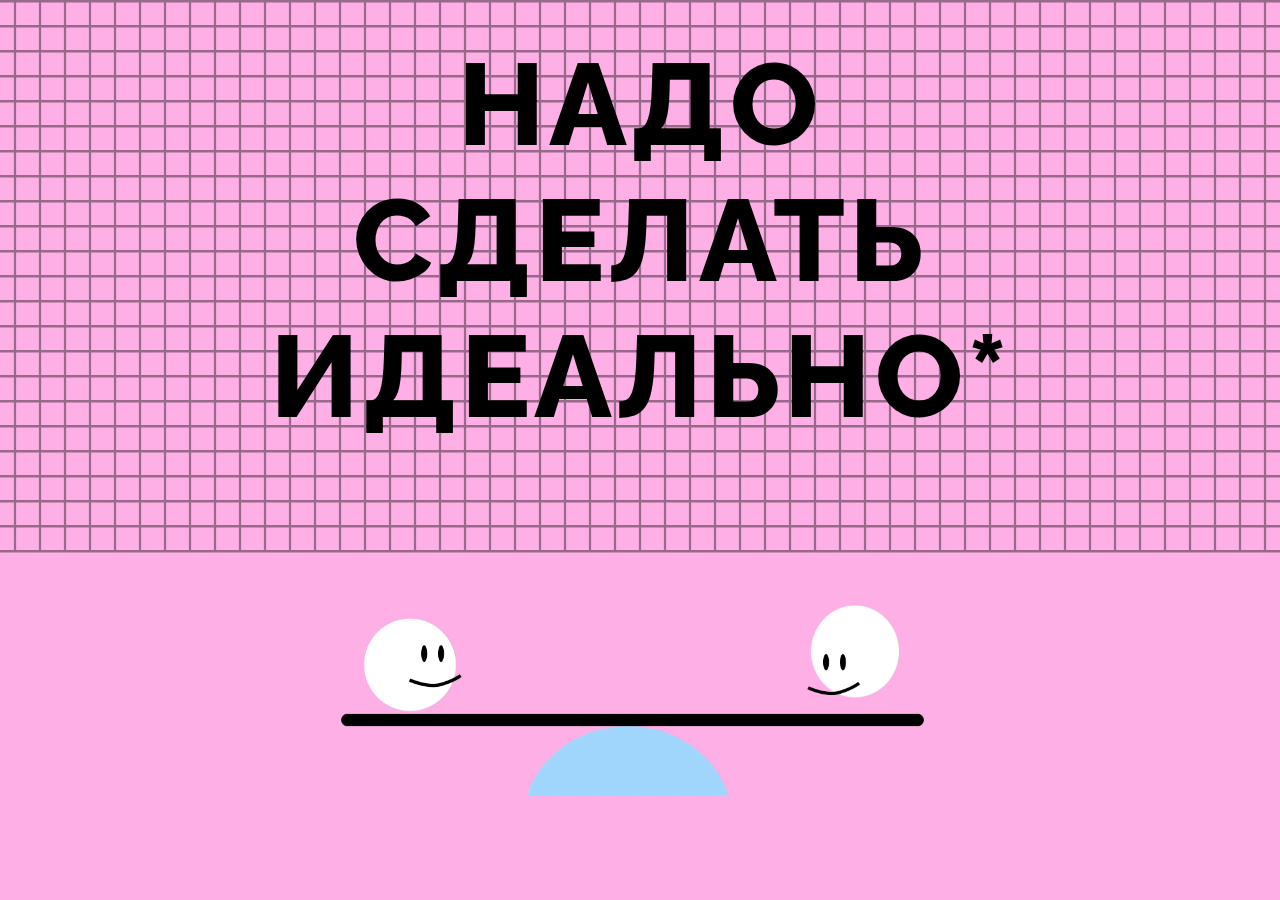
==== index.html @ cd0d19c6 "Попытка вторая сдать работу" ====
<!DOCTYPE html>
<html lang="ru">
  <head>
    <meta charset="UTF-8" />
    <meta name="viewport" content="width=device-width, initial-scale=1" />
    <meta
      name="description"
      content="Страница о взгляде на перфекционизм в работе и учёбе."
    />
    <meta property="og:title" content="Надо сделать идеально" />
    <meta property="og:url" content="http://127.0.0.1:5500/" />
    <meta property="og:image" content="./images/ogg.jpg" />
    <meta property="twitter:card" content="summary_large_image" />
    <meta
      property="og:description"
      content="Страница о взгляде на перфекционизм в работе и учёбе."
    />
    <link rel="icon" href="./favicon/icon.ico" sizes="any" />
    <link rel="icon" href="./favicon/icon.svg" type="image/svg+xml" />
    <link rel="apple-touch-icon" href="./favicon/apple-touch-icon.png" />
    <link rel="stylesheet" href="./fonts/fonts.css" />
    <link rel="stylesheet" href="./styles/global.css" />
    <link rel="stylesheet" href="./styles/style.css" />
    <title>Надо сделать идеально</title>
  </head>
  <body>
    <h1 class="position page__heading">Надо сделать идеально</h1>
    <video
      src="./video/cover-video.mp4"
      poster="poster.jpg"
      autoplay
      muted
      loop
    ></video>
  </body>
</html>
---- fonts/fonts.css ----
@font-face {
  font-family: Raleway;
  src:
    url(./Raleway-Regular.woff2) format('woff2'),
    url(./Raleway-Regular.woff) format('woff');
  font-weight: normal;
  font-display: swap;
}

@font-face {
  font-family: Raleway;
  src:
    url(./Raleway-ExtraBold.woff2) format('woff2'),
    url(./Raleway-ExtraBold.woff) format('woff');
  font-weight: bold;
  font-display: swap;
}
---- styles/global.css ----
*,
*::before,
*::after {
  box-sizing: border-box;
}

body,
h1,
h2,
h3,
h4,
h5,
h6,
p,
ul,
ol,
li,
blockquote {
  margin: 0;
  padding: 0;
}
---- styles/style.css ----
*,
*::before,
*::after {
  box-sizing: border-box;
}
html {
  height: 100%;
}
body {
  height: 100%;
  min-width: 800px;
  position: relative;
  bottom:0;
  left:0;
}
h1 {
  font-family: "Raleway", "Arial", sans-serif;
  font-size: 116px;
  font-weight: bold;
  line-height: 136.18px;
  letter-spacing: 0.035em;
  text-align: center;
  width: 740px;
  text-transform: uppercase;
  margin: 0px auto;
  position:static;
  padding-top: 36px;
  z-index: 1;
}

h1::after {
  content: "*";
}
h1:hover {
  color: #4c4c4c;
}

video {
  width: 100%;
  height: 100%;
  object-fit: cover;
  object-position: center;
  position: absolute;
  left: 0;
  top: 0;
  z-index: -1;
}

.page__heading:hover::before {
  content: "На самом деле нет. \AВажнее &mdash; научиться ошибаться.";
  text-transform: none;
  padding: 36px 44px;
  white-space: pre;
  position: absolute;
  font-family: "Raleway", "Arial", sans-serif;
  font-size: 35px;
  font-weight: normal;
  line-height: 35px;
  text-align: left;
  border-radius: 20px;
  border-top: 2px solid #000;
  border-right: 2px solid #000;
  border-left: 2px solid #000;
  border-bottom: 14px solid #000;
  background-color: #fff;
  color: #000000;
  margin-top: 120px;
 
}
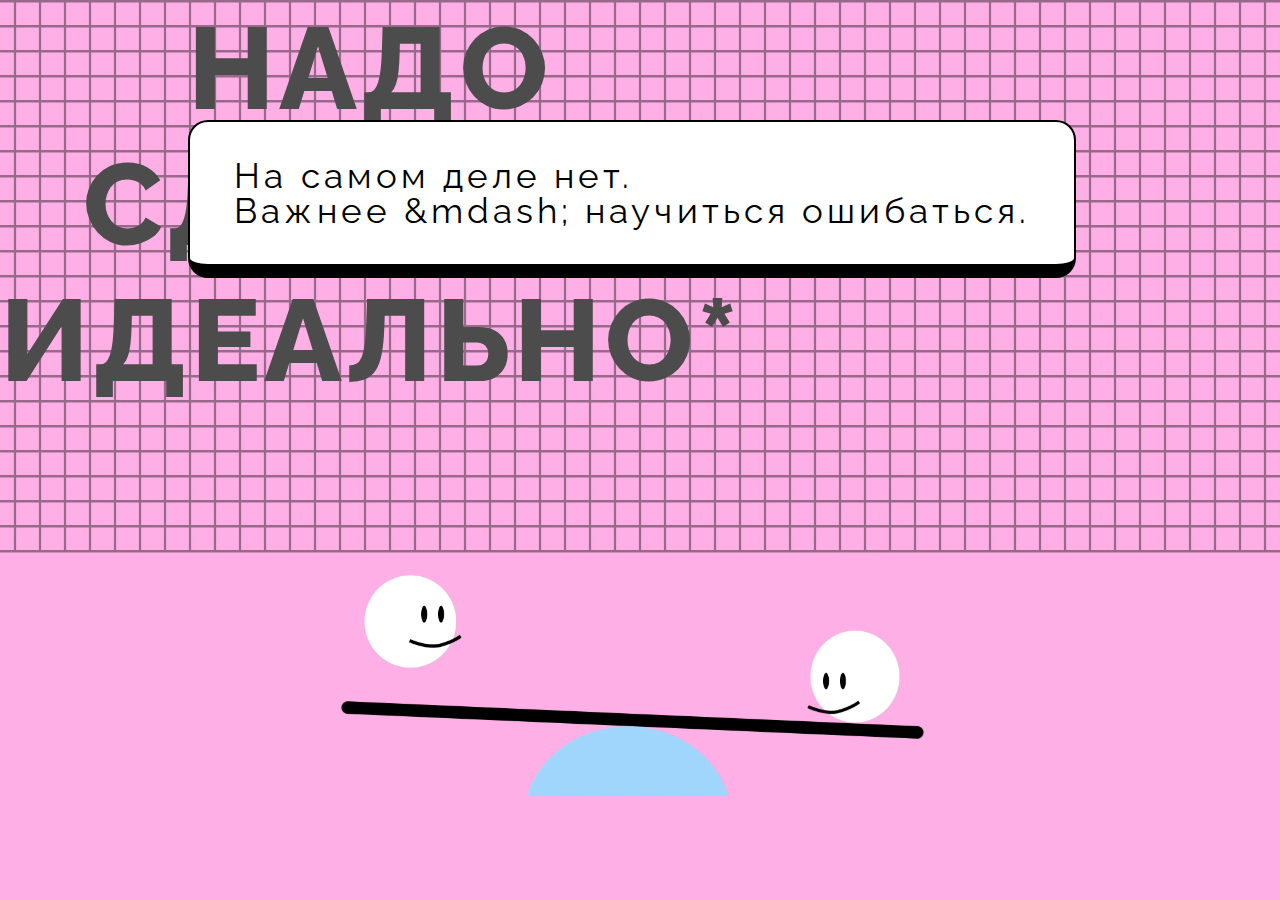
==== commit 13ebaafb: "Попытка номер 5" ====
--- a/index.html
+++ b/index.html
@@ -19,8 +19,8 @@
     <link rel="icon" href="./favicon/icon.svg" type="image/svg+xml" />
     <link rel="apple-touch-icon" href="./favicon/apple-touch-icon.png" />
     <link rel="stylesheet" href="./fonts/fonts.css" />
+    <link rel="stylesheet" href="./styles/style.css" />
     <link rel="stylesheet" href="./styles/global.css" />
-    <link rel="stylesheet" href="./styles/style.css" />
     <title>Надо сделать идеально</title>
   </head>
   <body>
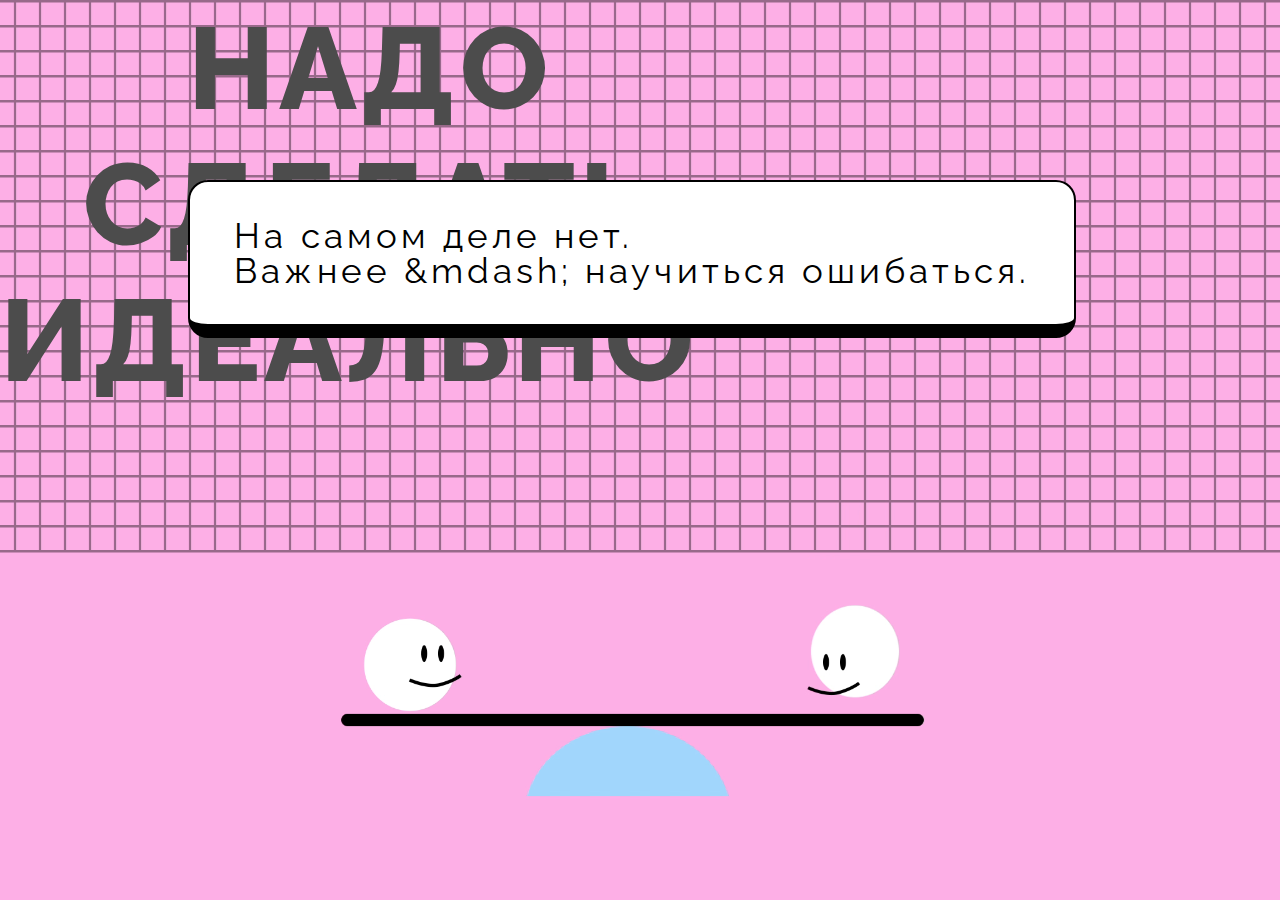
==== commit 05475f31: "Попытка шестая попытка" ====
--- a/index.html
+++ b/index.html
@@ -15,18 +15,18 @@
       property="og:description"
       content="Страница о взгляде на перфекционизм в работе и учёбе."
     />
+    <link rel="stylesheet" href="./fonts/font.css" />
+    <link rel="stylesheet" href="./styles/style.css" />
+    <link rel="stylesheet" href="./styles/global.css" />
     <link rel="icon" href="./favicon/icon.ico" sizes="any" />
     <link rel="icon" href="./favicon/icon.svg" type="image/svg+xml" />
     <link rel="apple-touch-icon" href="./favicon/apple-touch-icon.png" />
-    <link rel="stylesheet" href="./fonts/fonts.css" />
-    <link rel="stylesheet" href="./styles/style.css" />
-    <link rel="stylesheet" href="./styles/global.css" />
     <title>Надо сделать идеально</title>
   </head>
   <body>
     <h1 class="position page__heading">Надо сделать идеально</h1>
     <video
-      src="./video/cover-video.mp4"
+      src="/video/cover-video.mp4"
       poster="poster.jpg"
       autoplay
       muted
--- a/fonts/font.css
+++ b/fonts/font.css
@@ -0,0 +1,17 @@
+@font-face {
+  font-family: Raleway;
+  src:
+    url(./Raleway-Regular.woff2) format('woff2'),
+    url(./Raleway-Regular.woff) format('woff');
+  font-weight: normal;
+  font-display: swap;
+}
+
+@font-face {
+  font-family: Raleway;
+  src:
+    url(./Raleway-ExtraBold.woff2) format('woff2'),
+    url(./Raleway-ExtraBold.woff) format('woff');
+  font-weight: bold;
+  font-display: swap;
+}
--- a/styles/style.css
+++ b/styles/style.css
@@ -10,8 +10,8 @@
   height: 100%;
   min-width: 800px;
   position: relative;
-  bottom:0;
-  left:0;
+  bottom: 0;
+  left: 0;
 }
 h1 {
   font-family: "Raleway", "Arial", sans-serif;
@@ -22,10 +22,7 @@
   text-align: center;
   width: 740px;
   text-transform: uppercase;
-  margin: 0px auto;
-  position:static;
-  padding-top: 36px;
-  z-index: 1;
+  position: static;
 }
 
 h1::after {
@@ -64,6 +61,5 @@
   border-bottom: 14px solid #000;
   background-color: #fff;
   color: #000000;
-  margin-top: 120px;
- 
+  top: 180px;
 }
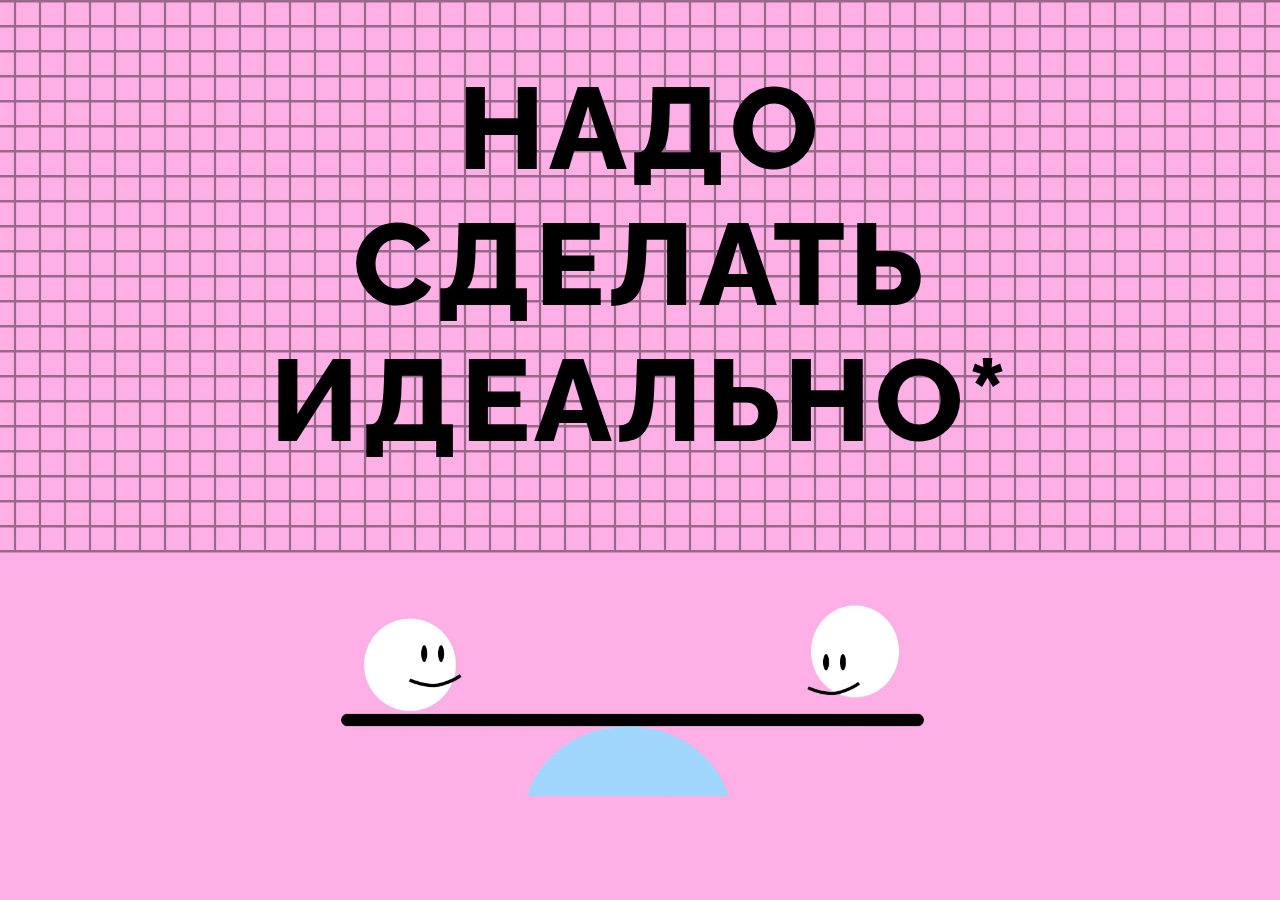
==== commit 2d23aff9: "Работа готова" ====
--- a/index.html
+++ b/index.html
@@ -15,22 +15,24 @@
       property="og:description"
       content="Страница о взгляде на перфекционизм в работе и учёбе."
     />
-    <link rel="stylesheet" href="./fonts/font.css" />
-    <link rel="stylesheet" href="./styles/style.css" />
-    <link rel="stylesheet" href="./styles/global.css" />
     <link rel="icon" href="./favicon/icon.ico" sizes="any" />
     <link rel="icon" href="./favicon/icon.svg" type="image/svg+xml" />
     <link rel="apple-touch-icon" href="./favicon/apple-touch-icon.png" />
+    <link rel="stylesheet" href="./fonts/fonts.css" />
+    <link rel="stylesheet" href="./styles/global.css" />
+    <link rel="stylesheet" href="./styles/style.css" />
     <title>Надо сделать идеально</title>
   </head>
   <body>
-    <h1 class="position page__heading">Надо сделать идеально</h1>
+    <h1 class="page__heading">Надо сделать идеально</h1>
     <video
-      src="/video/cover-video.mp4"
-      poster="poster.jpg"
+      poster="./images/poster.jpg"
       autoplay
       muted
       loop
-    ></video>
+    >
+      <source src="./video/cover-video.webm" type="video/webm" />
+      <source src="./video/cover-video.mp4" type="video/mp4" />
+    </video>
   </body>
 </html>
--- a/fonts/fonts.css
+++ b/fonts/fonts.css
@@ -0,0 +1,17 @@
+@font-face {
+  font-family: Raleway;
+  src:
+    url(./Raleway-Regular.woff2) format('woff2'),
+    url(./Raleway-Regular.woff) format('woff');
+  font-weight: normal;
+  font-display: swap;
+}
+
+@font-face {
+  font-family: Raleway;
+  src:
+    url(./Raleway-ExtraBold.woff2) format('woff2'),
+    url(./Raleway-ExtraBold.woff) format('woff');
+  font-weight: bold;
+  font-display: swap;
+}
--- a/styles/style.css
+++ b/styles/style.css
@@ -23,6 +23,8 @@
   width: 740px;
   text-transform: uppercase;
   position: static;
+  padding-top: 60px;
+  margin: 0 auto;
 }
 
 h1::after {
@@ -53,6 +55,7 @@
   font-size: 35px;
   font-weight: normal;
   line-height: 35px;
+  letter-spacing: 0;
   text-align: left;
   border-radius: 20px;
   border-top: 2px solid #000;
@@ -62,4 +65,5 @@
   background-color: #fff;
   color: #000000;
   top: 180px;
+  right:20px;
 }
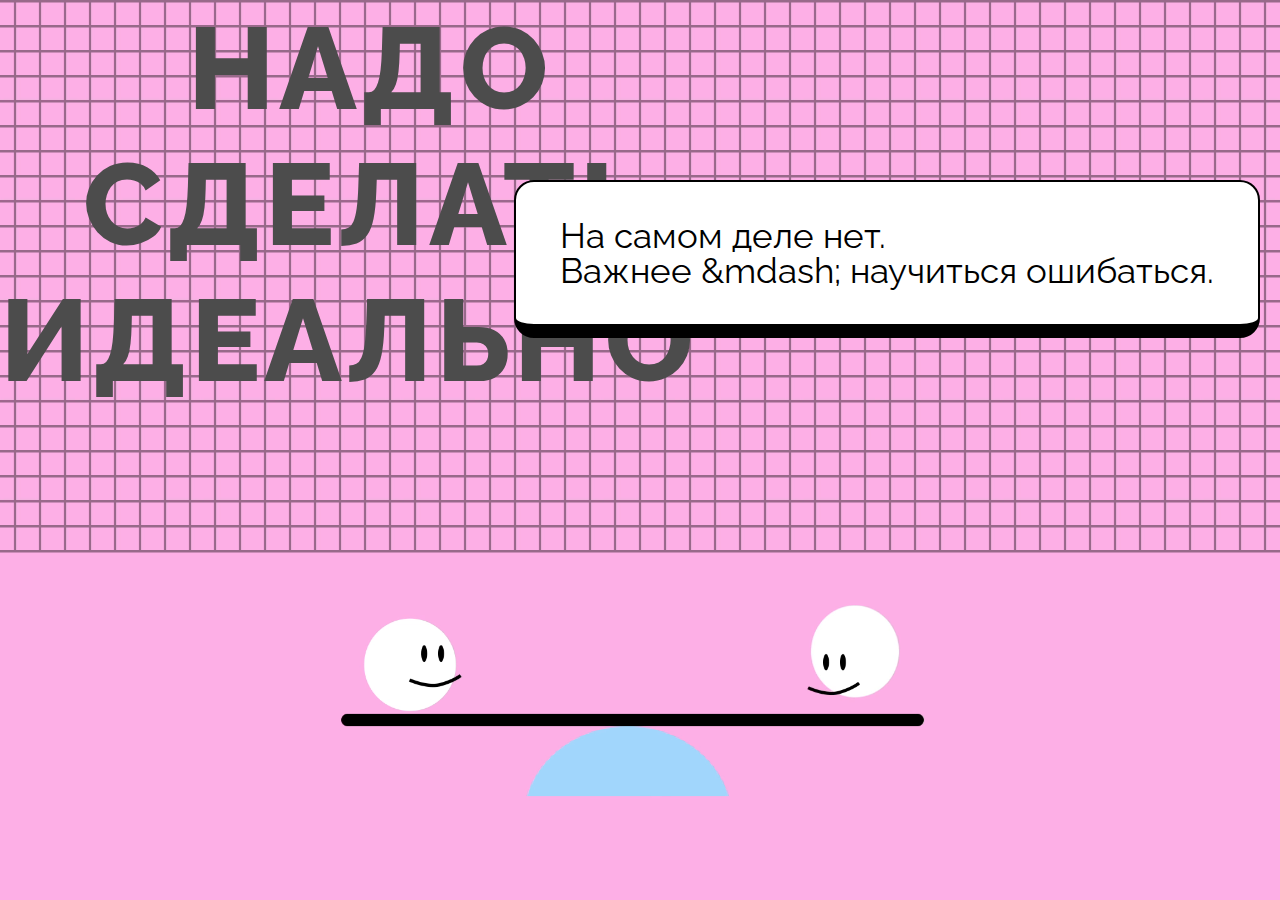
==== commit 1d0961a3: "Работа готова" ====
--- a/index.html
+++ b/index.html
@@ -19,8 +19,8 @@
     <link rel="icon" href="./favicon/icon.svg" type="image/svg+xml" />
     <link rel="apple-touch-icon" href="./favicon/apple-touch-icon.png" />
     <link rel="stylesheet" href="./fonts/fonts.css" />
+    <link rel="stylesheet" href="./styles/style.css" />
     <link rel="stylesheet" href="./styles/global.css" />
-    <link rel="stylesheet" href="./styles/style.css" />
     <title>Надо сделать идеально</title>
   </head>
   <body>
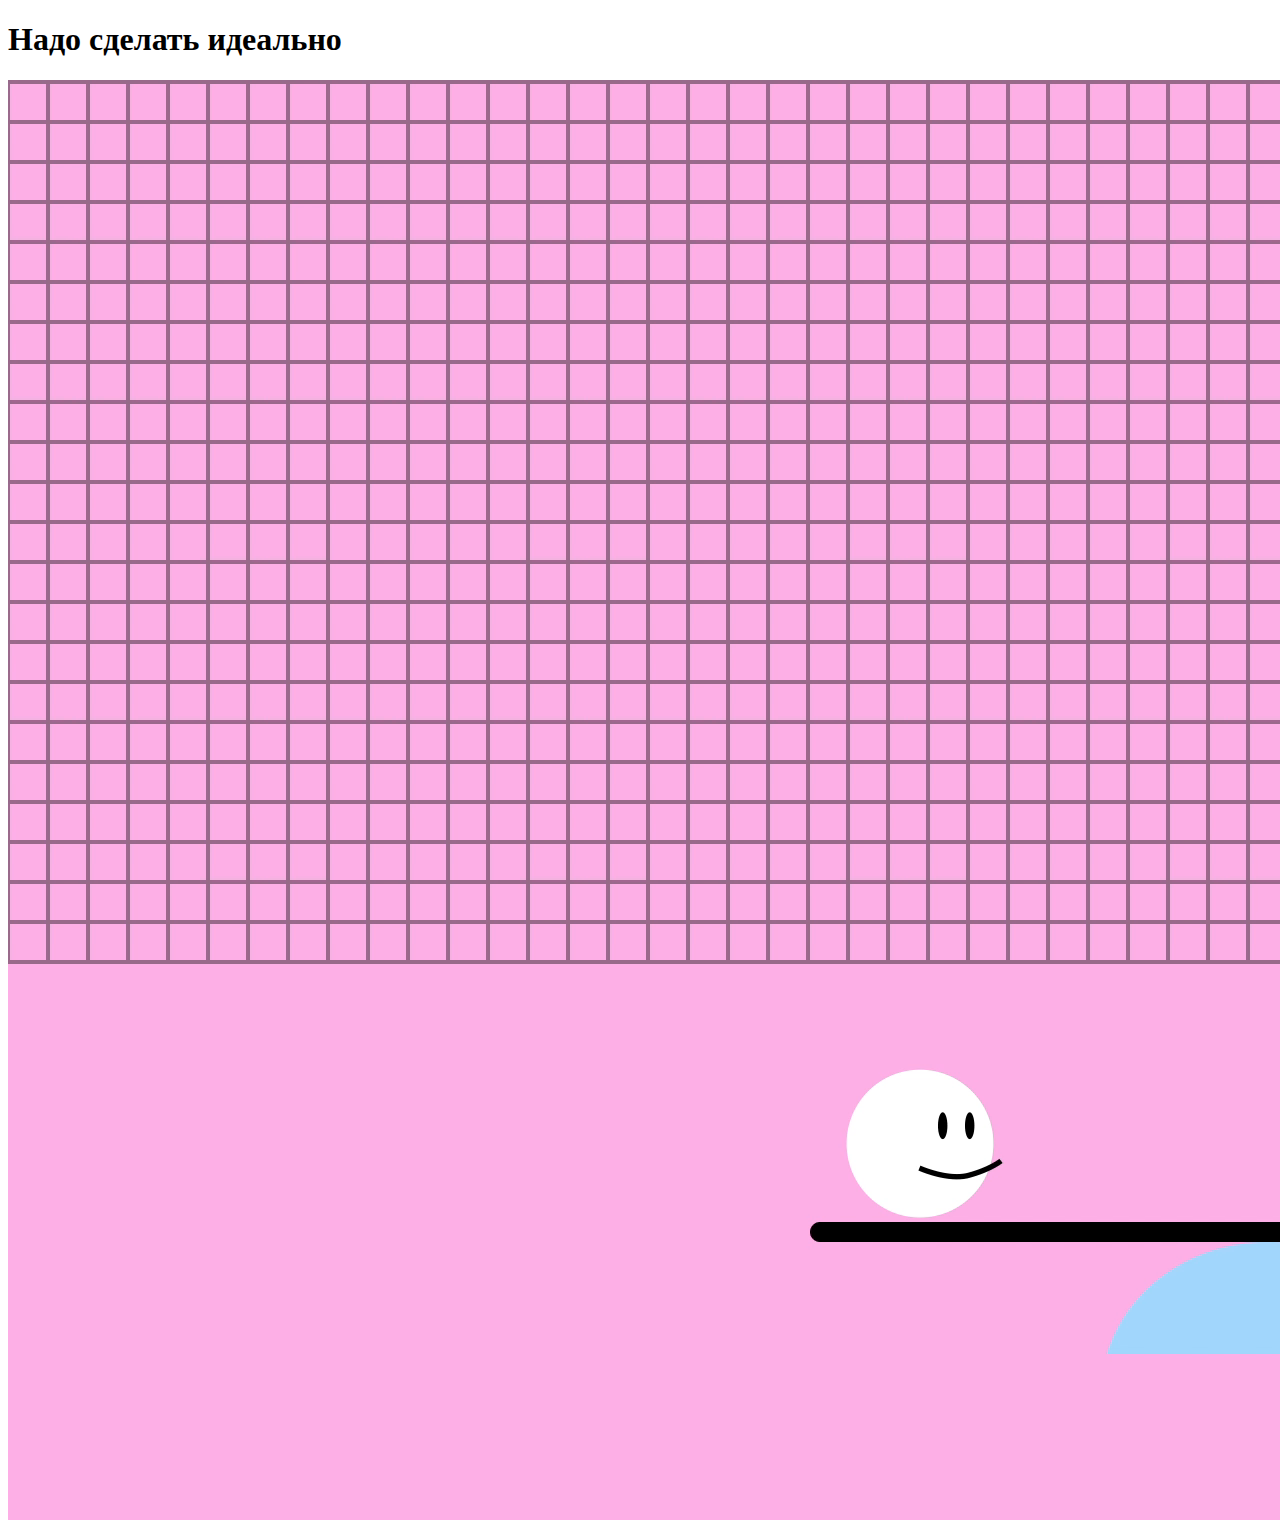
==== commit 18cede47: "Готово" ====
--- a/index.html
+++ b/index.html
@@ -25,12 +25,7 @@
   </head>
   <body>
     <h1 class="page__heading">Надо сделать идеально</h1>
-    <video
-      poster="./images/poster.jpg"
-      autoplay
-      muted
-      loop
-    >
+    <video poster="./images/poster.jpg" autoplay muted loop>
       <source src="./video/cover-video.webm" type="video/webm" />
       <source src="./video/cover-video.mp4" type="video/mp4" />
     </video>
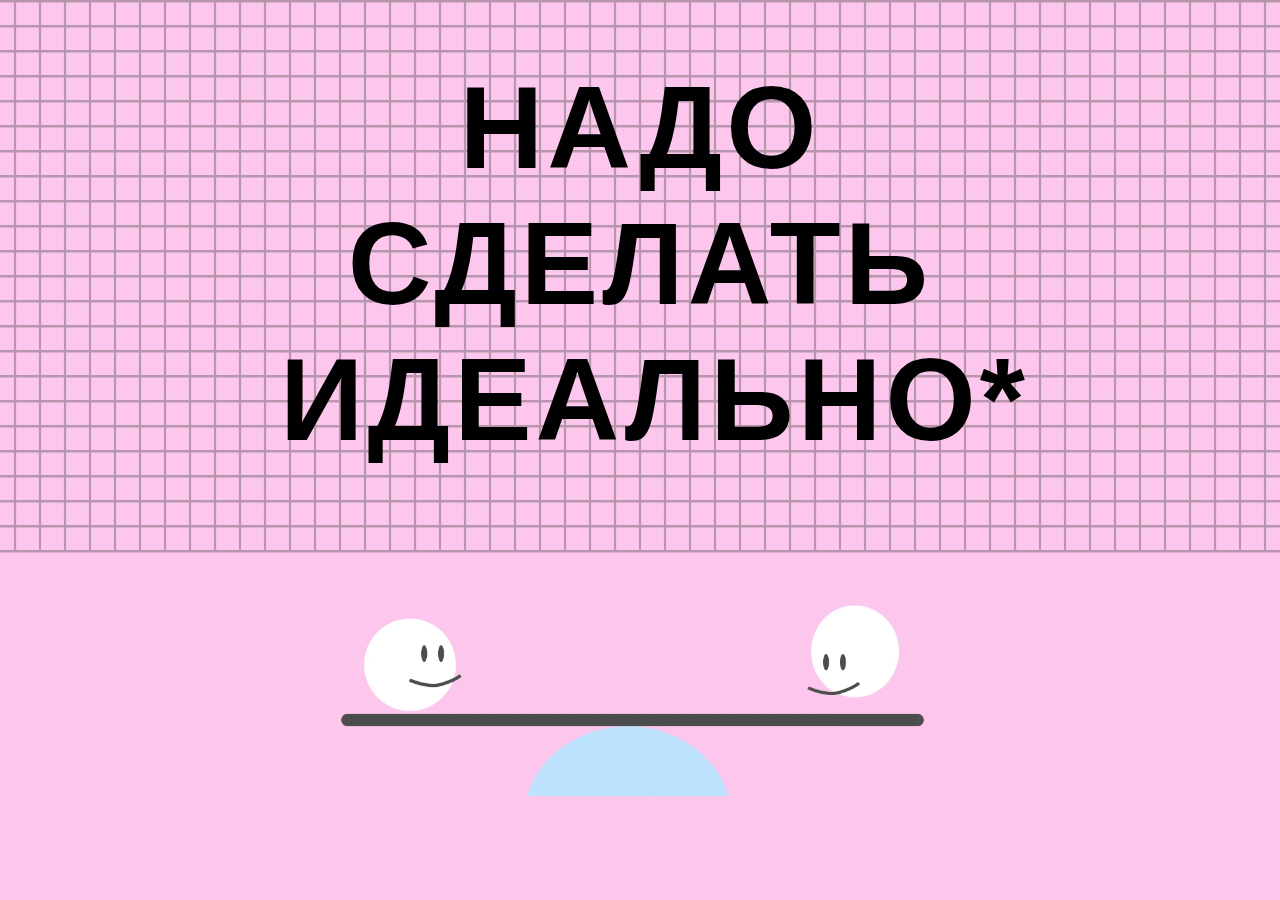
==== commit c63a6b35: "Исправил правки" ====
--- a/index.html
+++ b/index.html
@@ -15,19 +15,18 @@
       property="og:description"
       content="Страница о взгляде на перфекционизм в работе и учёбе."
     />
+    <link rel="stylesheet" href="./fonts/fonts.css" />
+    <link rel="stylesheet" href="./styles/style.css" />
     <link rel="icon" href="./favicon/icon.ico" sizes="any" />
     <link rel="icon" href="./favicon/icon.svg" type="image/svg+xml" />
     <link rel="apple-touch-icon" href="./favicon/apple-touch-icon.png" />
-    <link rel="stylesheet" href="./fonts/fonts.css" />
-    <link rel="stylesheet" href="./styles/style.css" />
-    <link rel="stylesheet" href="./styles/global.css" />
     <title>Надо сделать идеально</title>
   </head>
-  <body>
+  <body class="layer">
     <h1 class="page__heading">Надо сделать идеально</h1>
     <video poster="./images/poster.jpg" autoplay muted loop>
       <source src="./video/cover-video.webm" type="video/webm" />
       <source src="./video/cover-video.mp4" type="video/mp4" />
     </video>
-  </body>
+  </bodylayer>
 </html>
--- a/styles/style.css
+++ b/styles/style.css
@@ -0,0 +1,92 @@
+*,
+*::before,
+*::after {
+  box-sizing: border-box;
+}
+body,
+h1,
+h2,
+h3,
+h4,
+h5,
+h6,
+p,
+ul,
+ol,
+li,
+blockquote {
+  margin: 0;
+  padding: 0;
+}
+
+html {
+  height: 100%;
+}
+body {
+  height: 100%;
+  min-width: 800px;
+  position: relative;
+  padding-top: 60px;
+
+}
+h1 {
+  font-family: "Raleway", "Arial", sans-serif;
+  font-size: 116px;
+  font-weight: bold;
+  line-height: 136.18px;
+  letter-spacing: 0.035em;
+  text-align: center;
+  text-transform: uppercase;
+  position: static;
+  margin: 0 auto;
+  max-width: 720px;
+}
+.layer::before{
+  content:"";
+  position: absolute;
+  background-color: rgb(255 255 255 / 0.3);
+  inset: 0;
+  z-index: -1;
+}
+h1::after {
+  content: "*";
+}
+h1:hover {
+  color: #4c4c4c;
+  cursor: default;
+}
+
+video {
+  width: 100%;
+  height: 100%;
+  object-fit: cover;
+  object-position: center;
+  position: absolute;
+  left: 0;
+  top: 0;
+  z-index: -2;
+}
+
+.page__heading:hover::before {
+  content: "На самом деле нет. \AВажнее &mdash; научиться ошибаться.";
+  text-transform: none;
+  padding: 36px 44px;
+  white-space: pre;
+  position: absolute;
+  font-family: "Raleway", "Arial", sans-serif;
+  font-size: 35px;
+  font-weight: normal;
+  line-height: 35px;
+  letter-spacing: 0;
+  text-align: left;
+  border-radius: 20px;
+  border-top: 2px solid #000;
+  border-right: 2px solid #000;
+  border-left: 2px solid #000;
+  border-bottom: 14px solid #000;
+  background-color: #fff;
+  color: #000000;
+  top: 180px;
+  right:20px;
+  z-index: 1;
+}
